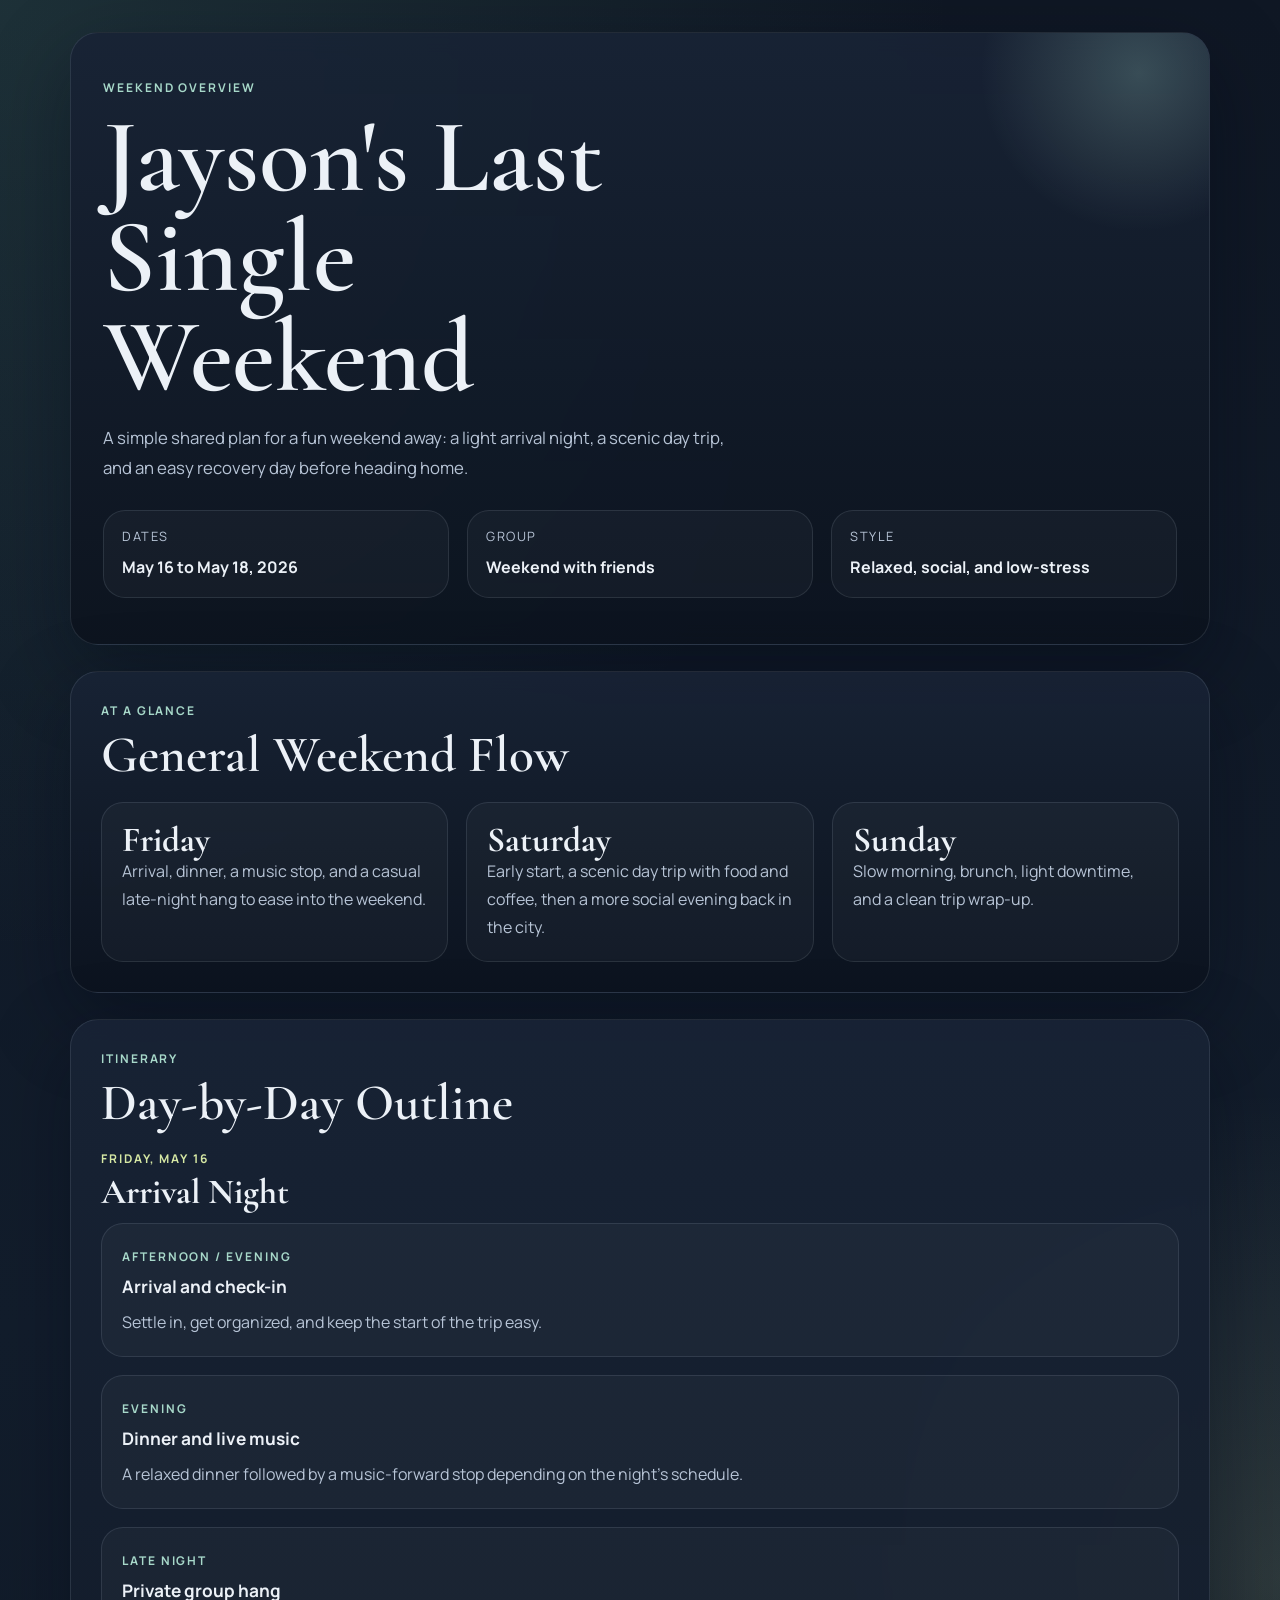
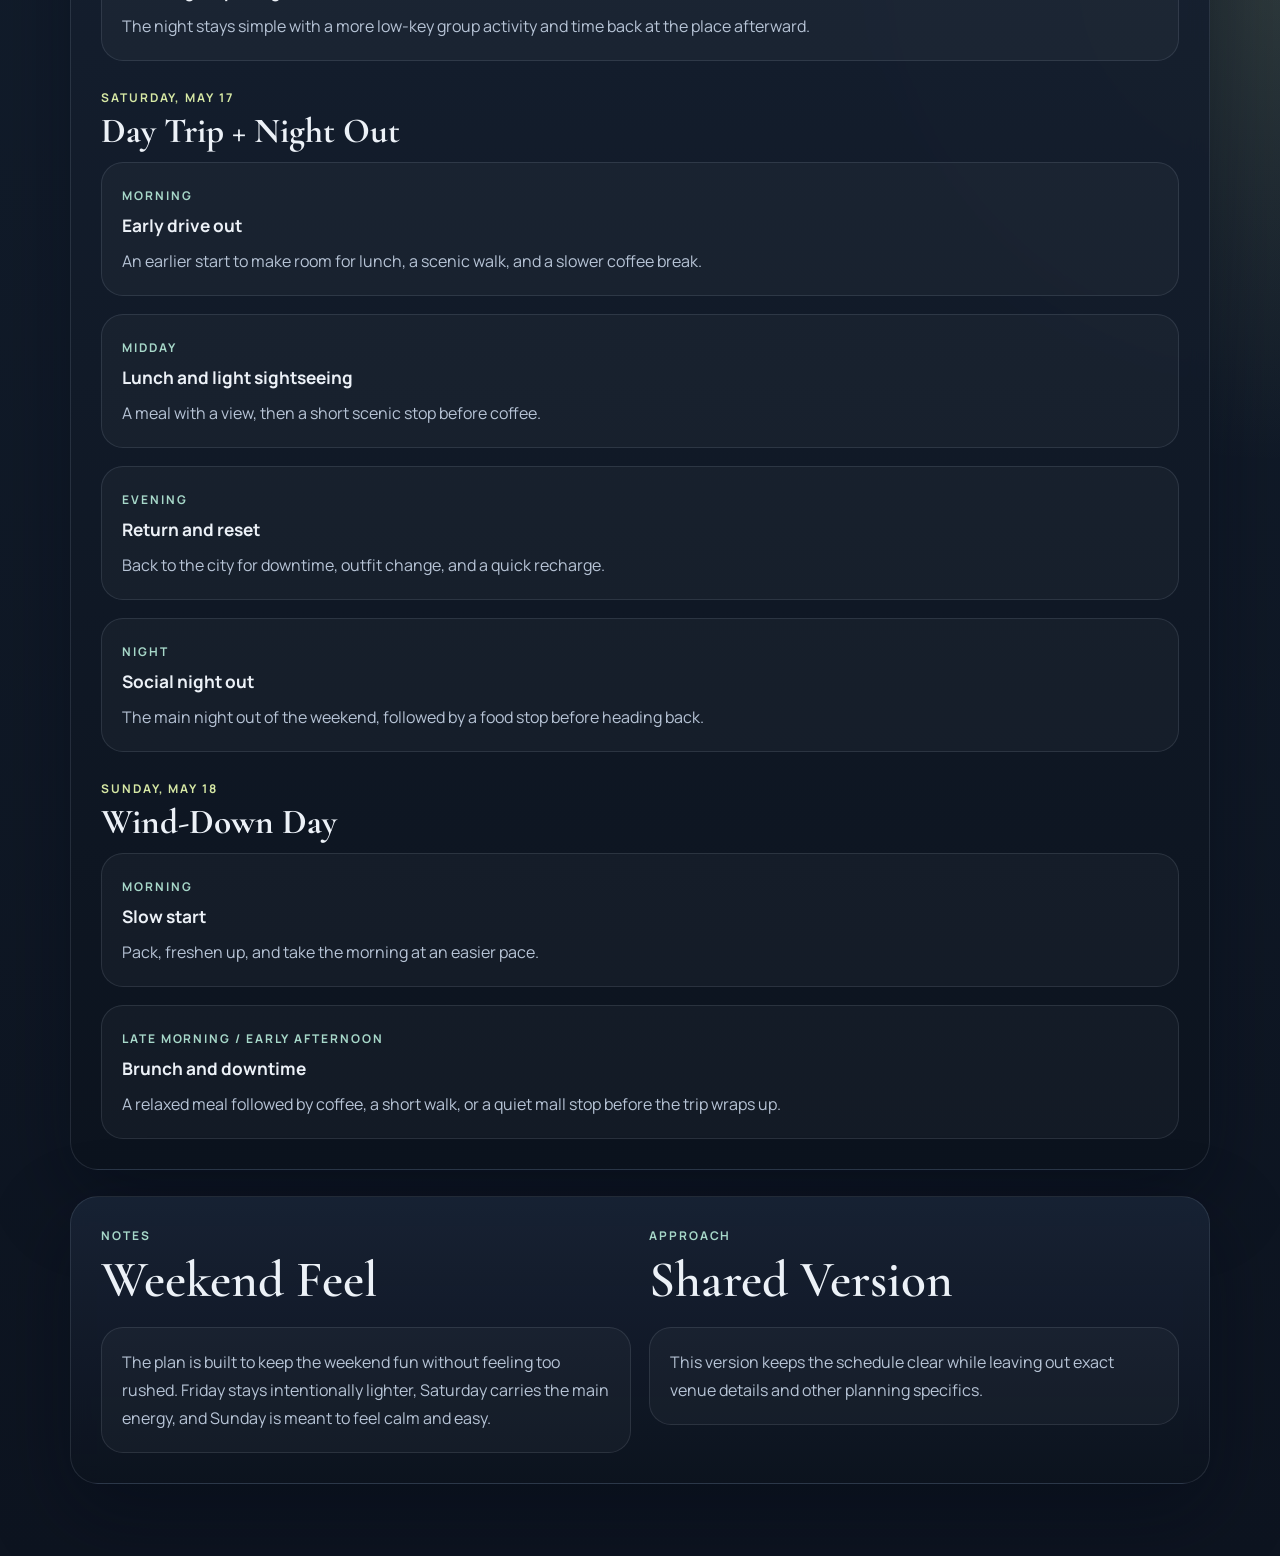
==== docs/overview.html @ 7ff51a21 "Add polished overview page for sharing" ====
<!DOCTYPE html>
<html lang="en">
  <head>
    <meta charset="UTF-8" />
    <meta name="viewport" content="width=device-width, initial-scale=1.0" />
    <title>Jayson's Last Single Weekend | Overview</title>
    <meta
      name="description"
      content="A polished weekend overview for May 16 to May 18, 2026."
    />
    <link rel="preconnect" href="https://fonts.googleapis.com" />
    <link rel="preconnect" href="https://fonts.gstatic.com" crossorigin />
    <link
      href="https://fonts.googleapis.com/css2?family=Manrope:wght@400;500;700;800&family=Cormorant+Garamond:wght@500;600;700&display=swap"
      rel="stylesheet"
    />
    <link rel="stylesheet" href="./overview.css" />
  </head>
  <body>
    <div class="site-wrap">
      <header class="masthead">
        <p class="kicker">Weekend Overview</p>
        <h1>Jayson's Last Single Weekend</h1>
        <p class="lede">
          A simple shared plan for a fun weekend away: a light arrival night, a
          scenic day trip, and an easy recovery day before heading home.
        </p>
        <div class="meta-row">
          <div class="meta-card">
            <span>Dates</span>
            <strong>May 16 to May 18, 2026</strong>
          </div>
          <div class="meta-card">
            <span>Group</span>
            <strong>Weekend with friends</strong>
          </div>
          <div class="meta-card">
            <span>Style</span>
            <strong>Relaxed, social, and low-stress</strong>
          </div>
        </div>
      </header>

      <main>
        <section class="panel intro-panel">
          <div class="panel-heading">
            <p class="kicker">At A Glance</p>
            <h2>General Weekend Flow</h2>
          </div>
          <div class="summary-grid">
            <article class="summary-card">
              <h3>Friday</h3>
              <p>
                Arrival, dinner, a music stop, and a casual late-night hang to
                ease into the weekend.
              </p>
            </article>
            <article class="summary-card">
              <h3>Saturday</h3>
              <p>
                Early start, a scenic day trip with food and coffee, then a
                more social evening back in the city.
              </p>
            </article>
            <article class="summary-card">
              <h3>Sunday</h3>
              <p>
                Slow morning, brunch, light downtime, and a clean trip wrap-up.
              </p>
            </article>
          </div>
        </section>

        <section class="panel">
          <div class="panel-heading">
            <p class="kicker">Itinerary</p>
            <h2>Day-by-Day Outline</h2>
          </div>

          <div class="day-block">
            <div class="day-top">
              <div>
                <p class="day-label">Friday, May 16</p>
                <h3>Arrival Night</h3>
              </div>
            </div>
            <div class="agenda-list">
              <article class="agenda-item">
                <span class="agenda-time">Afternoon / Evening</span>
                <h4>Arrival and check-in</h4>
                <p>
                  Settle in, get organized, and keep the start of the trip easy.
                </p>
              </article>
              <article class="agenda-item">
                <span class="agenda-time">Evening</span>
                <h4>Dinner and live music</h4>
                <p>
                  A relaxed dinner followed by a music-forward stop depending on
                  the night’s schedule.
                </p>
              </article>
              <article class="agenda-item">
                <span class="agenda-time">Late Night</span>
                <h4>Private group hang</h4>
                <p>
                  The night stays simple with a more low-key group activity and
                  time back at the place afterward.
                </p>
              </article>
            </div>
          </div>

          <div class="day-block">
            <div class="day-top">
              <div>
                <p class="day-label">Saturday, May 17</p>
                <h3>Day Trip + Night Out</h3>
              </div>
            </div>
            <div class="agenda-list">
              <article class="agenda-item">
                <span class="agenda-time">Morning</span>
                <h4>Early drive out</h4>
                <p>
                  An earlier start to make room for lunch, a scenic walk, and a
                  slower coffee break.
                </p>
              </article>
              <article class="agenda-item">
                <span class="agenda-time">Midday</span>
                <h4>Lunch and light sightseeing</h4>
                <p>
                  A meal with a view, then a short scenic stop before coffee.
                </p>
              </article>
              <article class="agenda-item">
                <span class="agenda-time">Evening</span>
                <h4>Return and reset</h4>
                <p>
                  Back to the city for downtime, outfit change, and a quick
                  recharge.
                </p>
              </article>
              <article class="agenda-item">
                <span class="agenda-time">Night</span>
                <h4>Social night out</h4>
                <p>
                  The main night out of the weekend, followed by a food stop
                  before heading back.
                </p>
              </article>
            </div>
          </div>

          <div class="day-block">
            <div class="day-top">
              <div>
                <p class="day-label">Sunday, May 18</p>
                <h3>Wind-Down Day</h3>
              </div>
            </div>
            <div class="agenda-list">
              <article class="agenda-item">
                <span class="agenda-time">Morning</span>
                <h4>Slow start</h4>
                <p>
                  Pack, freshen up, and take the morning at an easier pace.
                </p>
              </article>
              <article class="agenda-item">
                <span class="agenda-time">Late Morning / Early Afternoon</span>
                <h4>Brunch and downtime</h4>
                <p>
                  A relaxed meal followed by coffee, a short walk, or a quiet
                  mall stop before the trip wraps up.
                </p>
              </article>
            </div>
          </div>
        </section>

        <section class="panel split-panel">
          <div>
            <div class="panel-heading">
              <p class="kicker">Notes</p>
              <h2>Weekend Feel</h2>
            </div>
            <div class="note-card">
              <p>
                The plan is built to keep the weekend fun without feeling too
                rushed. Friday stays intentionally lighter, Saturday carries the
                main energy, and Sunday is meant to feel calm and easy.
              </p>
            </div>
          </div>
          <div>
            <div class="panel-heading">
              <p class="kicker">Approach</p>
              <h2>Shared Version</h2>
            </div>
            <div class="note-card">
              <p>
                This version keeps the schedule clear while leaving out exact
                venue details and other planning specifics.
              </p>
            </div>
          </div>
        </section>
      </main>
    </div>
  </body>
</html>
---- docs/overview.css ----
:root {
  --bg: #0f1724;
  --bg-soft: #182335;
  --panel: rgba(14, 25, 40, 0.84);
  --panel-strong: rgba(21, 33, 50, 0.96);
  --line: rgba(196, 212, 230, 0.12);
  --text: #ecf1f7;
  --muted: #b7c4d6;
  --accent: #a7d8c9;
  --accent-strong: #d6e8a4;
  --shadow: 0 28px 80px rgba(2, 8, 20, 0.38);
}

* {
  box-sizing: border-box;
}

body {
  margin: 0;
  min-height: 100vh;
  color: var(--text);
  font-family: "Manrope", sans-serif;
  background:
    radial-gradient(circle at top left, rgba(94, 165, 145, 0.18), transparent 28%),
    radial-gradient(circle at right center, rgba(214, 232, 164, 0.14), transparent 24%),
    linear-gradient(180deg, #0f1724 0%, #121d2c 42%, #0d1420 100%);
}

.site-wrap {
  max-width: 1180px;
  margin: 0 auto;
  padding: 32px 20px 72px;
}

.masthead,
.panel {
  border-radius: 28px;
  border: 1px solid var(--line);
  background: linear-gradient(180deg, rgba(24, 35, 53, 0.92), rgba(12, 19, 30, 0.9));
  box-shadow: var(--shadow);
  backdrop-filter: blur(10px);
}

.masthead {
  padding: 46px 32px;
  overflow: hidden;
  position: relative;
}

.masthead::after {
  content: "";
  position: absolute;
  width: 320px;
  height: 320px;
  right: -90px;
  top: -120px;
  border-radius: 50%;
  background: radial-gradient(circle, rgba(167, 216, 201, 0.24), transparent 70%);
}

.kicker,
.day-label,
.agenda-time {
  text-transform: uppercase;
  letter-spacing: 0.16em;
  font-weight: 700;
  font-size: 0.75rem;
}

.kicker {
  color: var(--accent);
  margin: 0 0 12px;
}

h1,
h2,
h3,
h4,
p {
  margin-top: 0;
}

h1,
h2,
h3 {
  font-family: "Cormorant Garamond", serif;
  line-height: 0.96;
}

h1 {
  font-size: clamp(3.2rem, 9vw, 6.5rem);
  font-weight: 600;
  margin-bottom: 16px;
  max-width: 11ch;
}

h2 {
  font-size: clamp(2rem, 4vw, 3.2rem);
  font-weight: 600;
  margin-bottom: 0;
}

h3 {
  font-size: clamp(1.6rem, 3vw, 2.2rem);
  margin-bottom: 0;
}

h4 {
  font-size: 1.08rem;
  margin-bottom: 10px;
}

.lede,
.summary-card p,
.agenda-item p,
.note-card p,
.meta-card strong {
  line-height: 1.75;
}

.lede {
  max-width: 650px;
  color: var(--muted);
  font-size: 1.05rem;
}

.meta-row,
.summary-grid,
.agenda-list,
.split-panel {
  display: grid;
  gap: 18px;
}

.meta-row {
  margin-top: 28px;
  grid-template-columns: repeat(auto-fit, minmax(180px, 1fr));
}

.meta-card,
.summary-card,
.agenda-item,
.note-card {
  border-radius: 22px;
  border: 1px solid var(--line);
  background: rgba(255, 255, 255, 0.03);
}

.meta-card {
  padding: 16px 18px;
}

.meta-card span {
  display: block;
  margin-bottom: 8px;
  color: var(--muted);
  font-size: 0.8rem;
  text-transform: uppercase;
  letter-spacing: 0.12em;
}

.panel {
  margin-top: 26px;
  padding: 30px;
}

.panel-heading {
  margin-bottom: 22px;
}

.summary-grid {
  grid-template-columns: repeat(auto-fit, minmax(220px, 1fr));
}

.summary-card,
.agenda-item,
.note-card {
  padding: 20px;
}

.summary-card p,
.agenda-item p,
.note-card p {
  margin-bottom: 0;
  color: var(--muted);
}

.day-block + .day-block {
  margin-top: 28px;
}

.day-top {
  margin-bottom: 14px;
}

.day-label {
  color: var(--accent-strong);
  margin: 0 0 8px;
}

.agenda-list {
  grid-template-columns: 1fr;
}

.agenda-time {
  display: inline-block;
  margin-bottom: 10px;
  color: var(--accent);
}

.split-panel {
  grid-template-columns: 1fr 1fr;
}

@media (max-width: 860px) {
  .split-panel {
    grid-template-columns: 1fr;
  }
}

@media (max-width: 640px) {
  .site-wrap {
    padding: 18px 14px 40px;
  }

  .masthead,
  .panel {
    border-radius: 22px;
    padding: 22px 18px;
  }
}
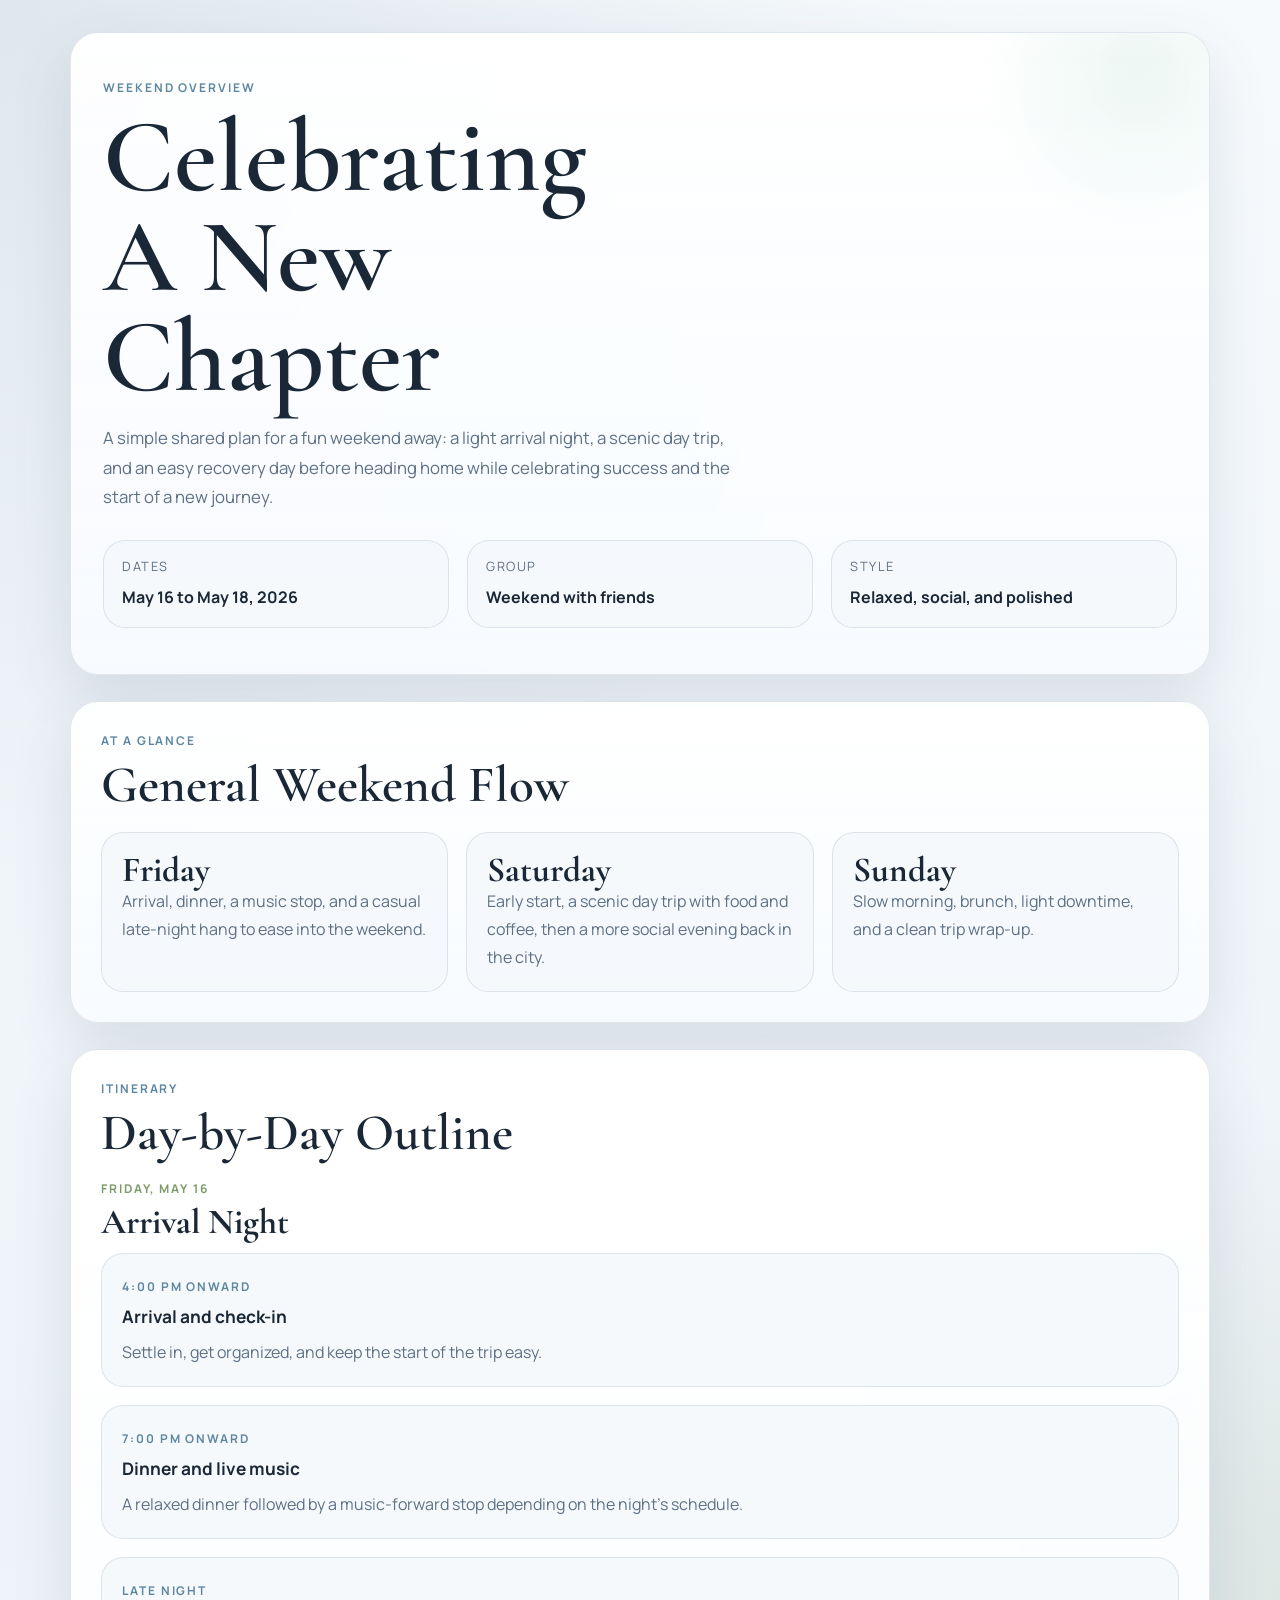
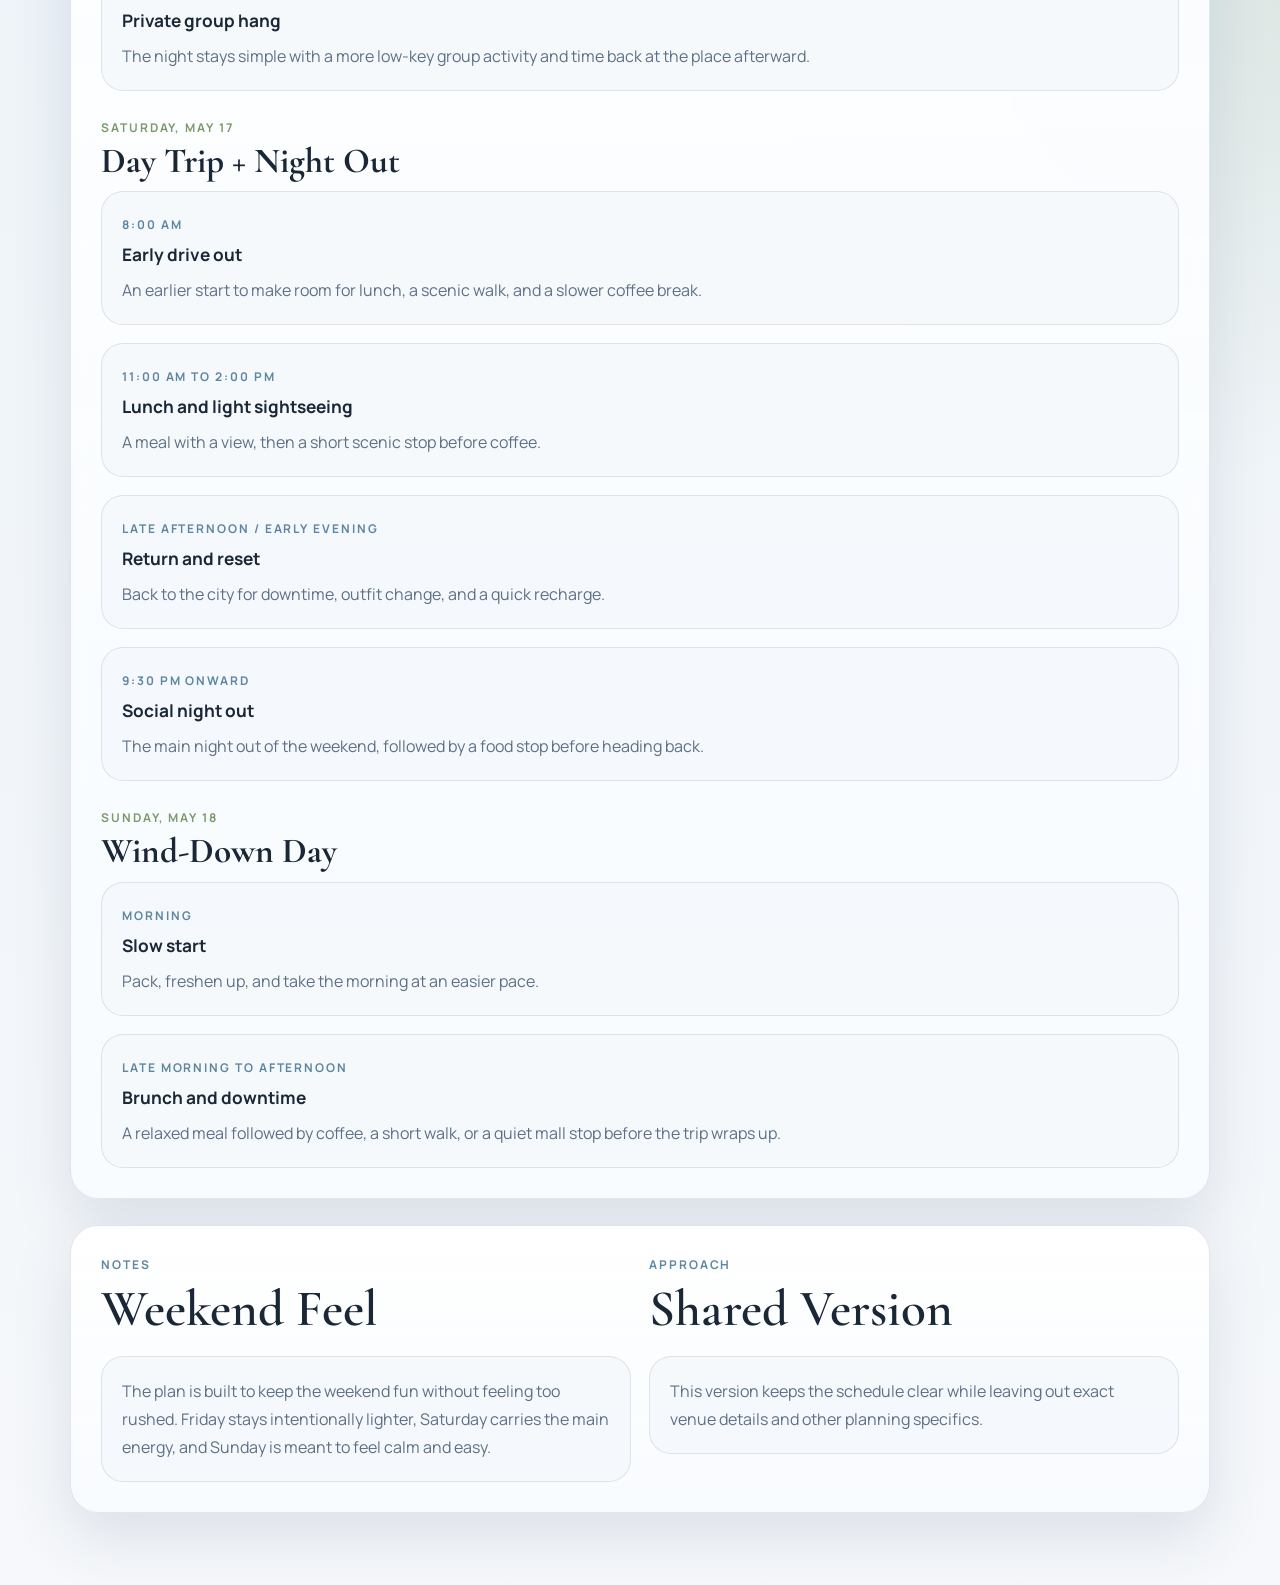
==== commit bbbefd04: "Refine shared overview page" ====
--- a/docs/overview.html
+++ b/docs/overview.html
@@ -3,7 +3,7 @@
   <head>
     <meta charset="UTF-8" />
     <meta name="viewport" content="width=device-width, initial-scale=1.0" />
-    <title>Jayson's Last Single Weekend | Overview</title>
+    <title>Celebrating A New Chapter | Weekend Overview</title>
     <meta
       name="description"
       content="A polished weekend overview for May 16 to May 18, 2026."
@@ -20,10 +20,11 @@
     <div class="site-wrap">
       <header class="masthead">
         <p class="kicker">Weekend Overview</p>
-        <h1>Jayson's Last Single Weekend</h1>
+        <h1>Celebrating A New Chapter</h1>
         <p class="lede">
           A simple shared plan for a fun weekend away: a light arrival night, a
-          scenic day trip, and an easy recovery day before heading home.
+          scenic day trip, and an easy recovery day before heading home while
+          celebrating success and the start of a new journey.
         </p>
         <div class="meta-row">
           <div class="meta-card">
@@ -36,7 +37,7 @@
           </div>
           <div class="meta-card">
             <span>Style</span>
-            <strong>Relaxed, social, and low-stress</strong>
+            <strong>Relaxed, social, and polished</strong>
           </div>
         </div>
       </header>
@@ -86,14 +87,14 @@
             </div>
             <div class="agenda-list">
               <article class="agenda-item">
-                <span class="agenda-time">Afternoon / Evening</span>
+                <span class="agenda-time">4:00 PM onward</span>
                 <h4>Arrival and check-in</h4>
                 <p>
                   Settle in, get organized, and keep the start of the trip easy.
                 </p>
               </article>
               <article class="agenda-item">
-                <span class="agenda-time">Evening</span>
+                <span class="agenda-time">7:00 PM onward</span>
                 <h4>Dinner and live music</h4>
                 <p>
                   A relaxed dinner followed by a music-forward stop depending on
@@ -101,7 +102,7 @@
                 </p>
               </article>
               <article class="agenda-item">
-                <span class="agenda-time">Late Night</span>
+                <span class="agenda-time">Late night</span>
                 <h4>Private group hang</h4>
                 <p>
                   The night stays simple with a more low-key group activity and
@@ -120,7 +121,7 @@
             </div>
             <div class="agenda-list">
               <article class="agenda-item">
-                <span class="agenda-time">Morning</span>
+                <span class="agenda-time">8:00 AM</span>
                 <h4>Early drive out</h4>
                 <p>
                   An earlier start to make room for lunch, a scenic walk, and a
@@ -128,14 +129,14 @@
                 </p>
               </article>
               <article class="agenda-item">
-                <span class="agenda-time">Midday</span>
+                <span class="agenda-time">11:00 AM to 2:00 PM</span>
                 <h4>Lunch and light sightseeing</h4>
                 <p>
                   A meal with a view, then a short scenic stop before coffee.
                 </p>
               </article>
               <article class="agenda-item">
-                <span class="agenda-time">Evening</span>
+                <span class="agenda-time">Late afternoon / early evening</span>
                 <h4>Return and reset</h4>
                 <p>
                   Back to the city for downtime, outfit change, and a quick
@@ -143,7 +144,7 @@
                 </p>
               </article>
               <article class="agenda-item">
-                <span class="agenda-time">Night</span>
+                <span class="agenda-time">9:30 PM onward</span>
                 <h4>Social night out</h4>
                 <p>
                   The main night out of the weekend, followed by a food stop
@@ -169,7 +170,7 @@
                 </p>
               </article>
               <article class="agenda-item">
-                <span class="agenda-time">Late Morning / Early Afternoon</span>
+                <span class="agenda-time">Late morning to afternoon</span>
                 <h4>Brunch and downtime</h4>
                 <p>
                   A relaxed meal followed by coffee, a short walk, or a quiet
--- a/docs/overview.css
+++ b/docs/overview.css
@@ -1,14 +1,14 @@
 :root {
-  --bg: #0f1724;
-  --bg-soft: #182335;
-  --panel: rgba(14, 25, 40, 0.84);
-  --panel-strong: rgba(21, 33, 50, 0.96);
-  --line: rgba(196, 212, 230, 0.12);
-  --text: #ecf1f7;
-  --muted: #b7c4d6;
-  --accent: #a7d8c9;
-  --accent-strong: #d6e8a4;
-  --shadow: 0 28px 80px rgba(2, 8, 20, 0.38);
+  --bg: #f4f7fb;
+  --bg-soft: #eaf0f7;
+  --panel: rgba(255, 255, 255, 0.88);
+  --panel-strong: rgba(255, 255, 255, 0.96);
+  --line: rgba(41, 64, 92, 0.12);
+  --text: #1a2736;
+  --muted: #5e7086;
+  --accent: #5d87a1;
+  --accent-strong: #7c9a68;
+  --shadow: 0 24px 60px rgba(63, 88, 117, 0.14);
 }
 
 * {
@@ -21,9 +21,9 @@
   color: var(--text);
   font-family: "Manrope", sans-serif;
   background:
-    radial-gradient(circle at top left, rgba(94, 165, 145, 0.18), transparent 28%),
-    radial-gradient(circle at right center, rgba(214, 232, 164, 0.14), transparent 24%),
-    linear-gradient(180deg, #0f1724 0%, #121d2c 42%, #0d1420 100%);
+    radial-gradient(circle at top left, rgba(93, 135, 161, 0.16), transparent 28%),
+    radial-gradient(circle at right center, rgba(124, 154, 104, 0.14), transparent 24%),
+    linear-gradient(180deg, #f7fafc 0%, #edf3f8 46%, #f6f8fb 100%);
 }
 
 .site-wrap {
@@ -36,7 +36,7 @@
 .panel {
   border-radius: 28px;
   border: 1px solid var(--line);
-  background: linear-gradient(180deg, rgba(24, 35, 53, 0.92), rgba(12, 19, 30, 0.9));
+  background: linear-gradient(180deg, rgba(255, 255, 255, 0.96), rgba(248, 251, 255, 0.92));
   box-shadow: var(--shadow);
   backdrop-filter: blur(10px);
 }
@@ -56,6 +56,7 @@
   top: -120px;
   border-radius: 50%;
   background: radial-gradient(circle, rgba(167, 216, 201, 0.24), transparent 70%);
+  opacity: 0.85;
 }
 
 .kicker,
@@ -143,7 +144,7 @@
 .note-card {
   border-radius: 22px;
   border: 1px solid var(--line);
-  background: rgba(255, 255, 255, 0.03);
+  background: rgba(245, 249, 252, 0.9);
 }
 
 .meta-card {
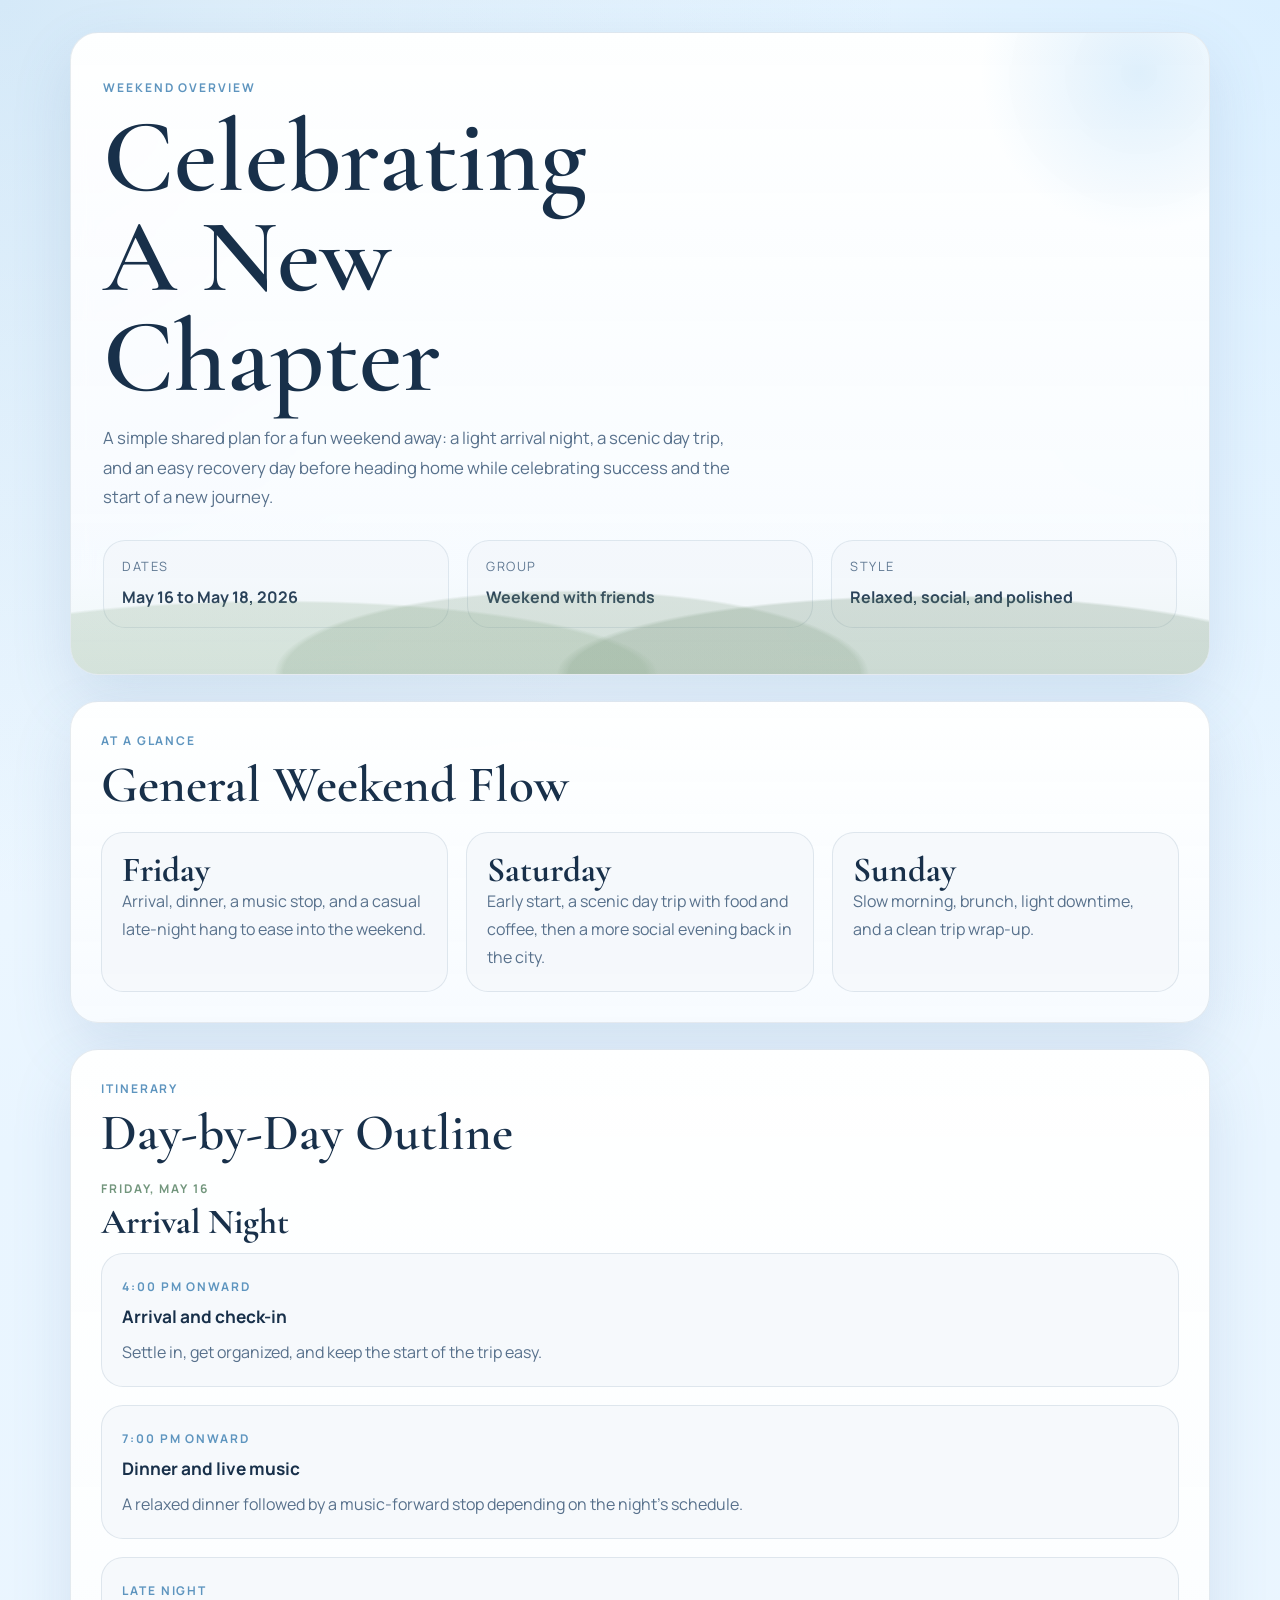
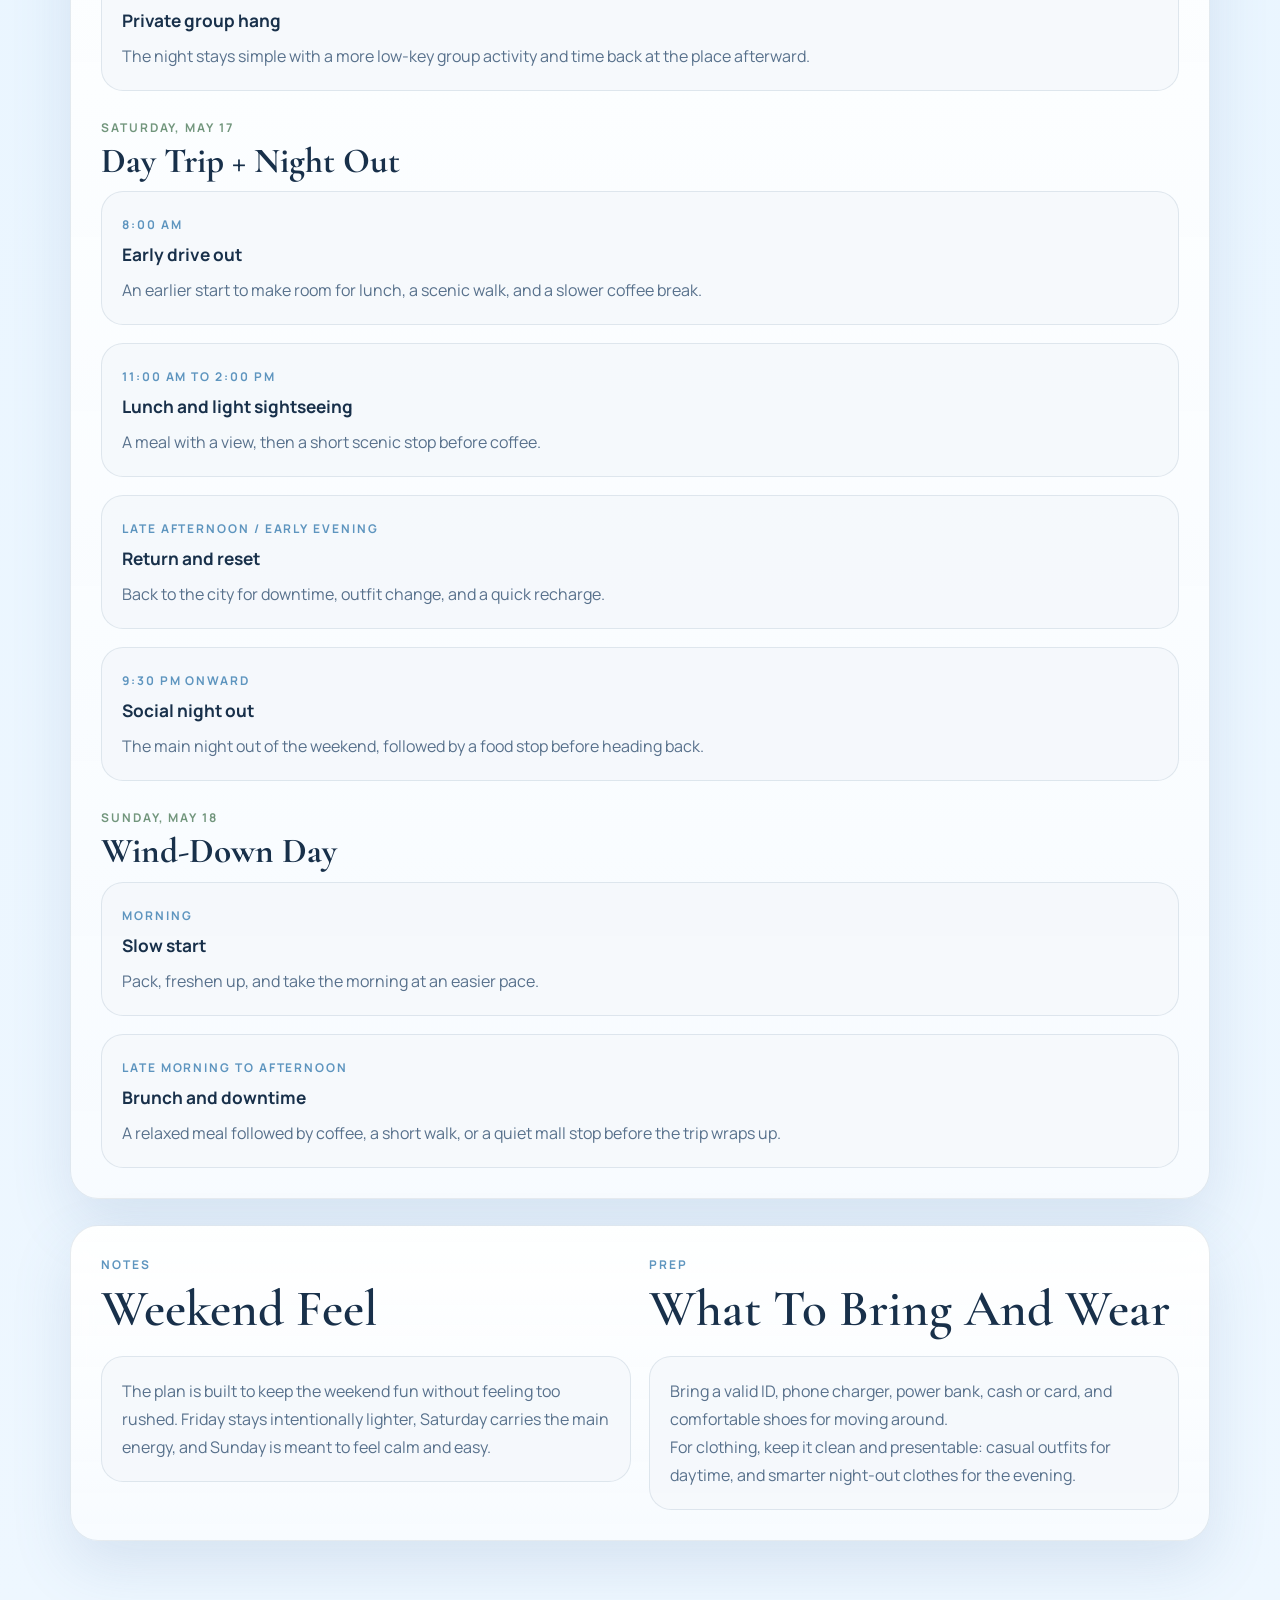
==== commit 9532fbce: "Replace shared version section with bring and wear notes" ====
--- a/docs/overview.html
+++ b/docs/overview.html
@@ -197,13 +197,17 @@
           </div>
           <div>
             <div class="panel-heading">
-              <p class="kicker">Approach</p>
-              <h2>Shared Version</h2>
+              <p class="kicker">Prep</p>
+              <h2>What To Bring And Wear</h2>
             </div>
             <div class="note-card">
               <p>
-                This version keeps the schedule clear while leaving out exact
-                venue details and other planning specifics.
+                Bring a valid ID, phone charger, power bank, cash or card, and
+                comfortable shoes for moving around.
+              </p>
+              <p>
+                For clothing, keep it clean and presentable: casual outfits for
+                daytime, and smarter night-out clothes for the evening.
               </p>
             </div>
           </div>
--- a/docs/overview.css
+++ b/docs/overview.css
@@ -1,14 +1,14 @@
 :root {
-  --bg: #f4f7fb;
-  --bg-soft: #eaf0f7;
+  --bg: #eef7ff;
+  --bg-soft: #dfeefd;
   --panel: rgba(255, 255, 255, 0.88);
   --panel-strong: rgba(255, 255, 255, 0.96);
-  --line: rgba(41, 64, 92, 0.12);
-  --text: #1a2736;
-  --muted: #5e7086;
-  --accent: #5d87a1;
-  --accent-strong: #7c9a68;
-  --shadow: 0 24px 60px rgba(63, 88, 117, 0.14);
+  --line: rgba(53, 88, 122, 0.12);
+  --text: #18304a;
+  --muted: #58718c;
+  --accent: #5e95bf;
+  --accent-strong: #72967d;
+  --shadow: 0 24px 60px rgba(86, 126, 166, 0.16);
 }
 
 * {
@@ -21,9 +21,9 @@
   color: var(--text);
   font-family: "Manrope", sans-serif;
   background:
-    radial-gradient(circle at top left, rgba(93, 135, 161, 0.16), transparent 28%),
-    radial-gradient(circle at right center, rgba(124, 154, 104, 0.14), transparent 24%),
-    linear-gradient(180deg, #f7fafc 0%, #edf3f8 46%, #f6f8fb 100%);
+    radial-gradient(circle at top left, rgba(117, 179, 226, 0.24), transparent 26%),
+    radial-gradient(circle at top right, rgba(176, 220, 255, 0.36), transparent 30%),
+    linear-gradient(180deg, #f3faff 0%, #e9f5ff 36%, #eef7ff 100%);
 }
 
 .site-wrap {
@@ -45,6 +45,19 @@
   padding: 46px 32px;
   overflow: hidden;
   position: relative;
+}
+
+.masthead::before {
+  content: "";
+  position: absolute;
+  inset: auto 0 0 0;
+  height: 180px;
+  background:
+    radial-gradient(ellipse at 18% 100%, rgba(126, 161, 126, 0.22) 0 28%, transparent 29%),
+    radial-gradient(ellipse at 44% 100%, rgba(118, 149, 118, 0.22) 0 32%, transparent 33%),
+    radial-gradient(ellipse at 76% 100%, rgba(99, 132, 103, 0.24) 0 30%, transparent 31%),
+    linear-gradient(180deg, transparent 0%, rgba(220, 239, 255, 0.08) 46%, rgba(181, 212, 190, 0.16) 100%);
+  pointer-events: none;
 }
 
 .masthead::after {
@@ -55,7 +68,7 @@
   right: -90px;
   top: -120px;
   border-radius: 50%;
-  background: radial-gradient(circle, rgba(167, 216, 201, 0.24), transparent 70%);
+  background: radial-gradient(circle, rgba(133, 195, 243, 0.3), transparent 70%);
   opacity: 0.85;
 }
 
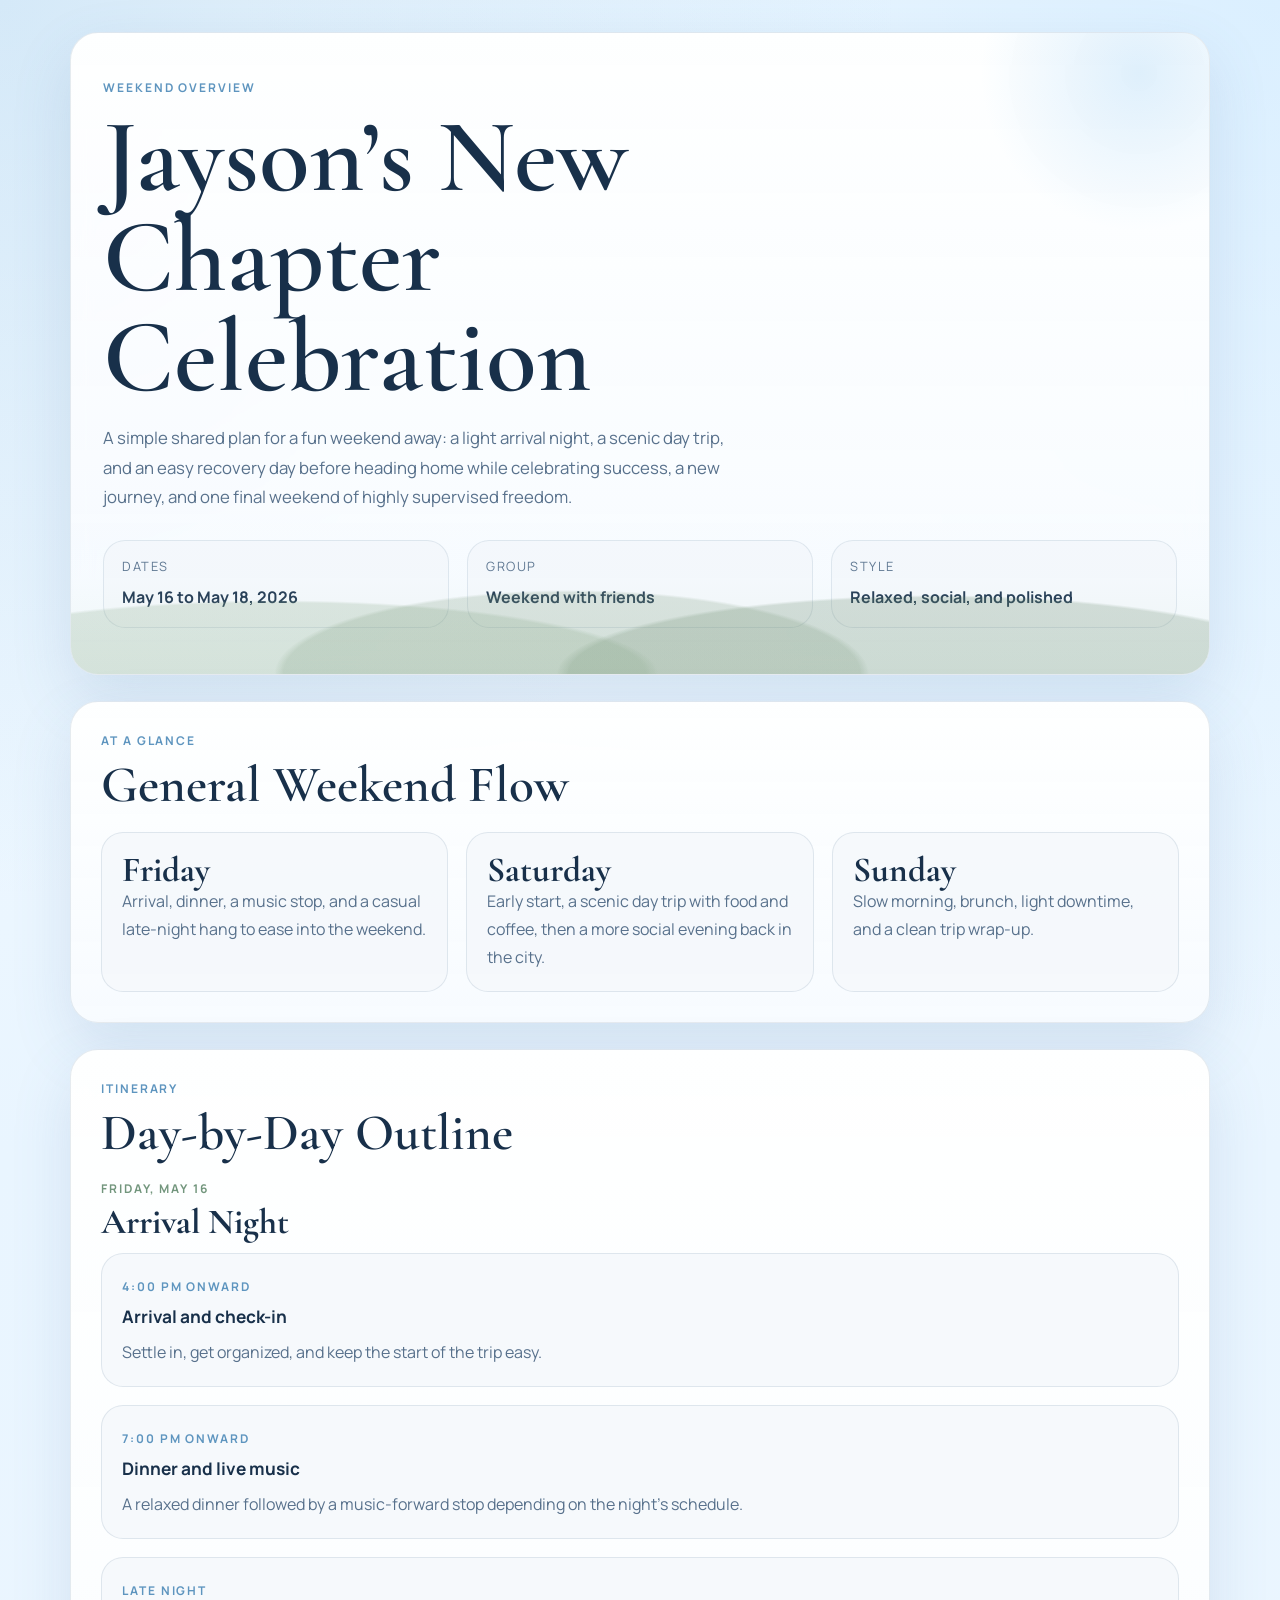
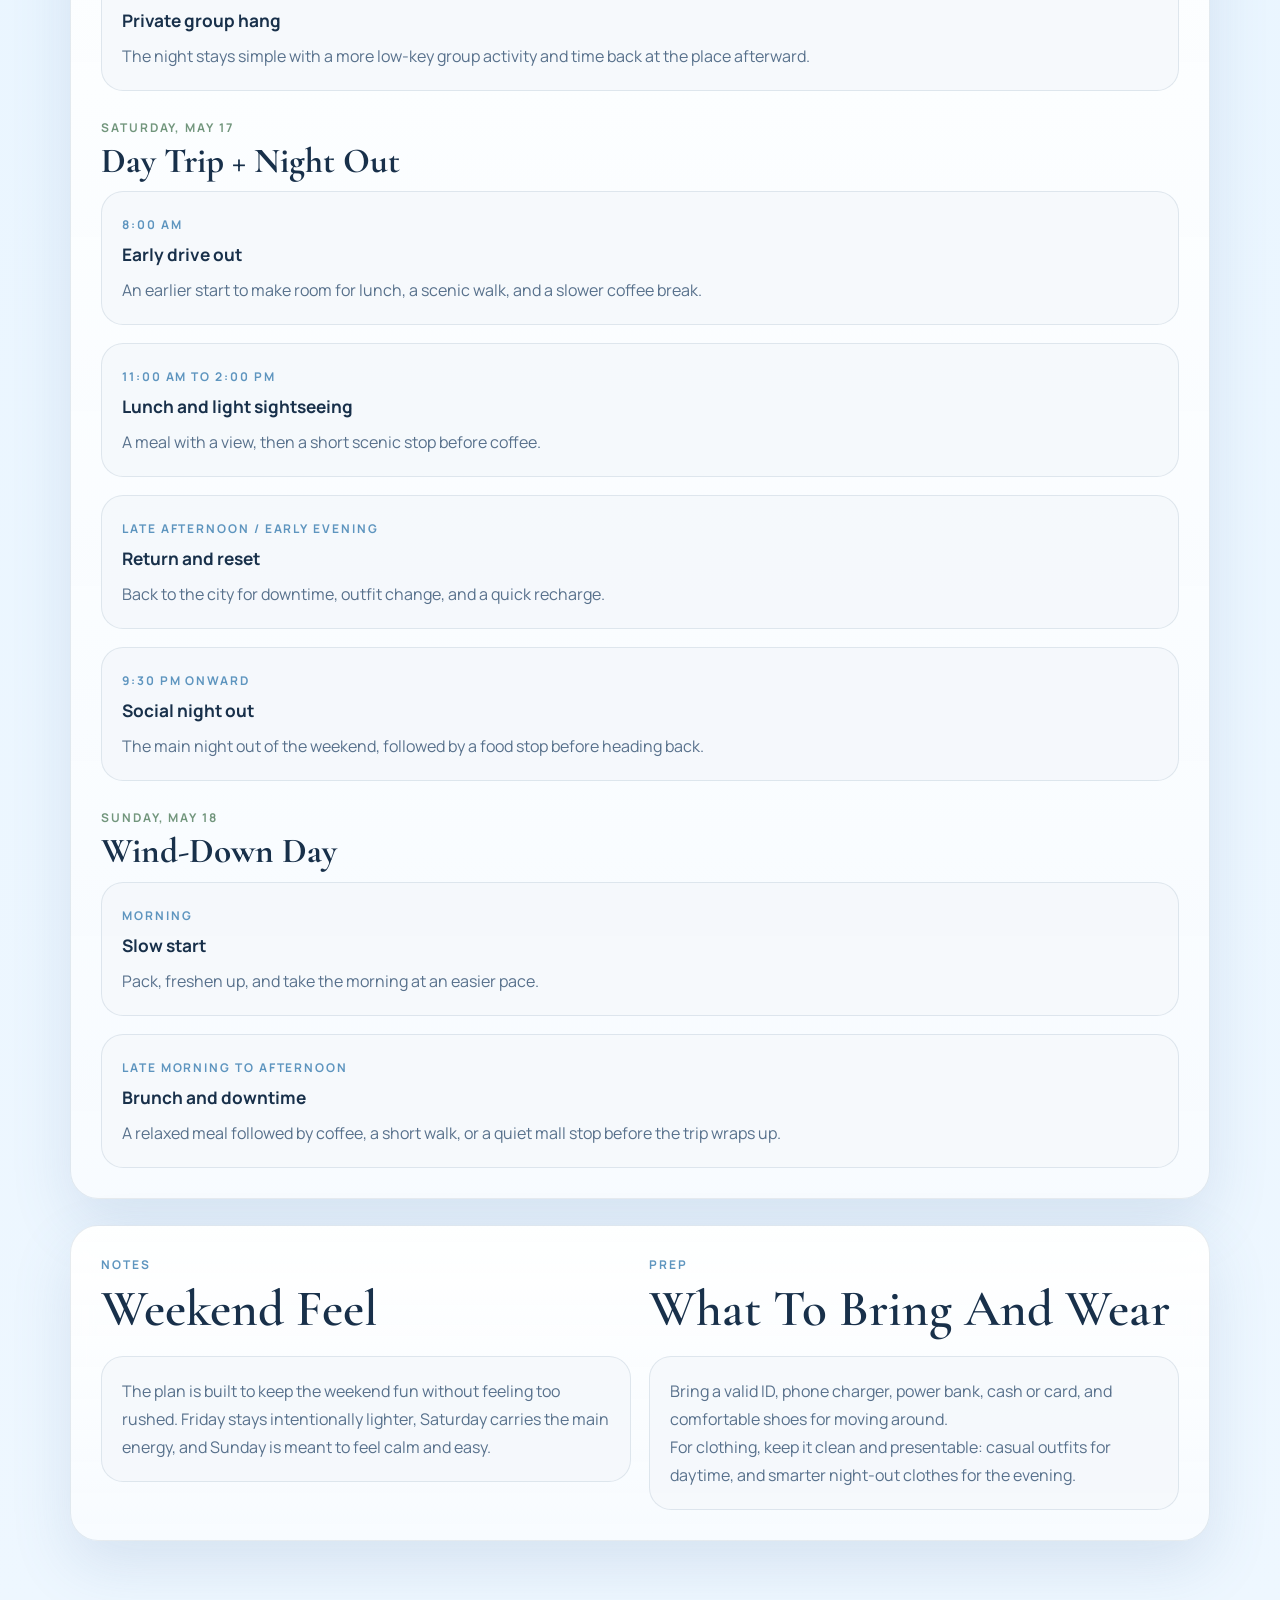
==== commit 24178745: "Update overview title and humor" ====
--- a/docs/overview.html
+++ b/docs/overview.html
@@ -3,7 +3,7 @@
   <head>
     <meta charset="UTF-8" />
     <meta name="viewport" content="width=device-width, initial-scale=1.0" />
-    <title>Celebrating A New Chapter | Weekend Overview</title>
+    <title>Jayson’s New Chapter Celebration</title>
     <meta
       name="description"
       content="A polished weekend overview for May 16 to May 18, 2026."
@@ -20,11 +20,12 @@
     <div class="site-wrap">
       <header class="masthead">
         <p class="kicker">Weekend Overview</p>
-        <h1>Celebrating A New Chapter</h1>
+        <h1>Jayson’s New Chapter Celebration</h1>
         <p class="lede">
           A simple shared plan for a fun weekend away: a light arrival night, a
           scenic day trip, and an easy recovery day before heading home while
-          celebrating success and the start of a new journey.
+          celebrating success, a new journey, and one final weekend of highly
+          supervised freedom.
         </p>
         <div class="meta-row">
           <div class="meta-card">
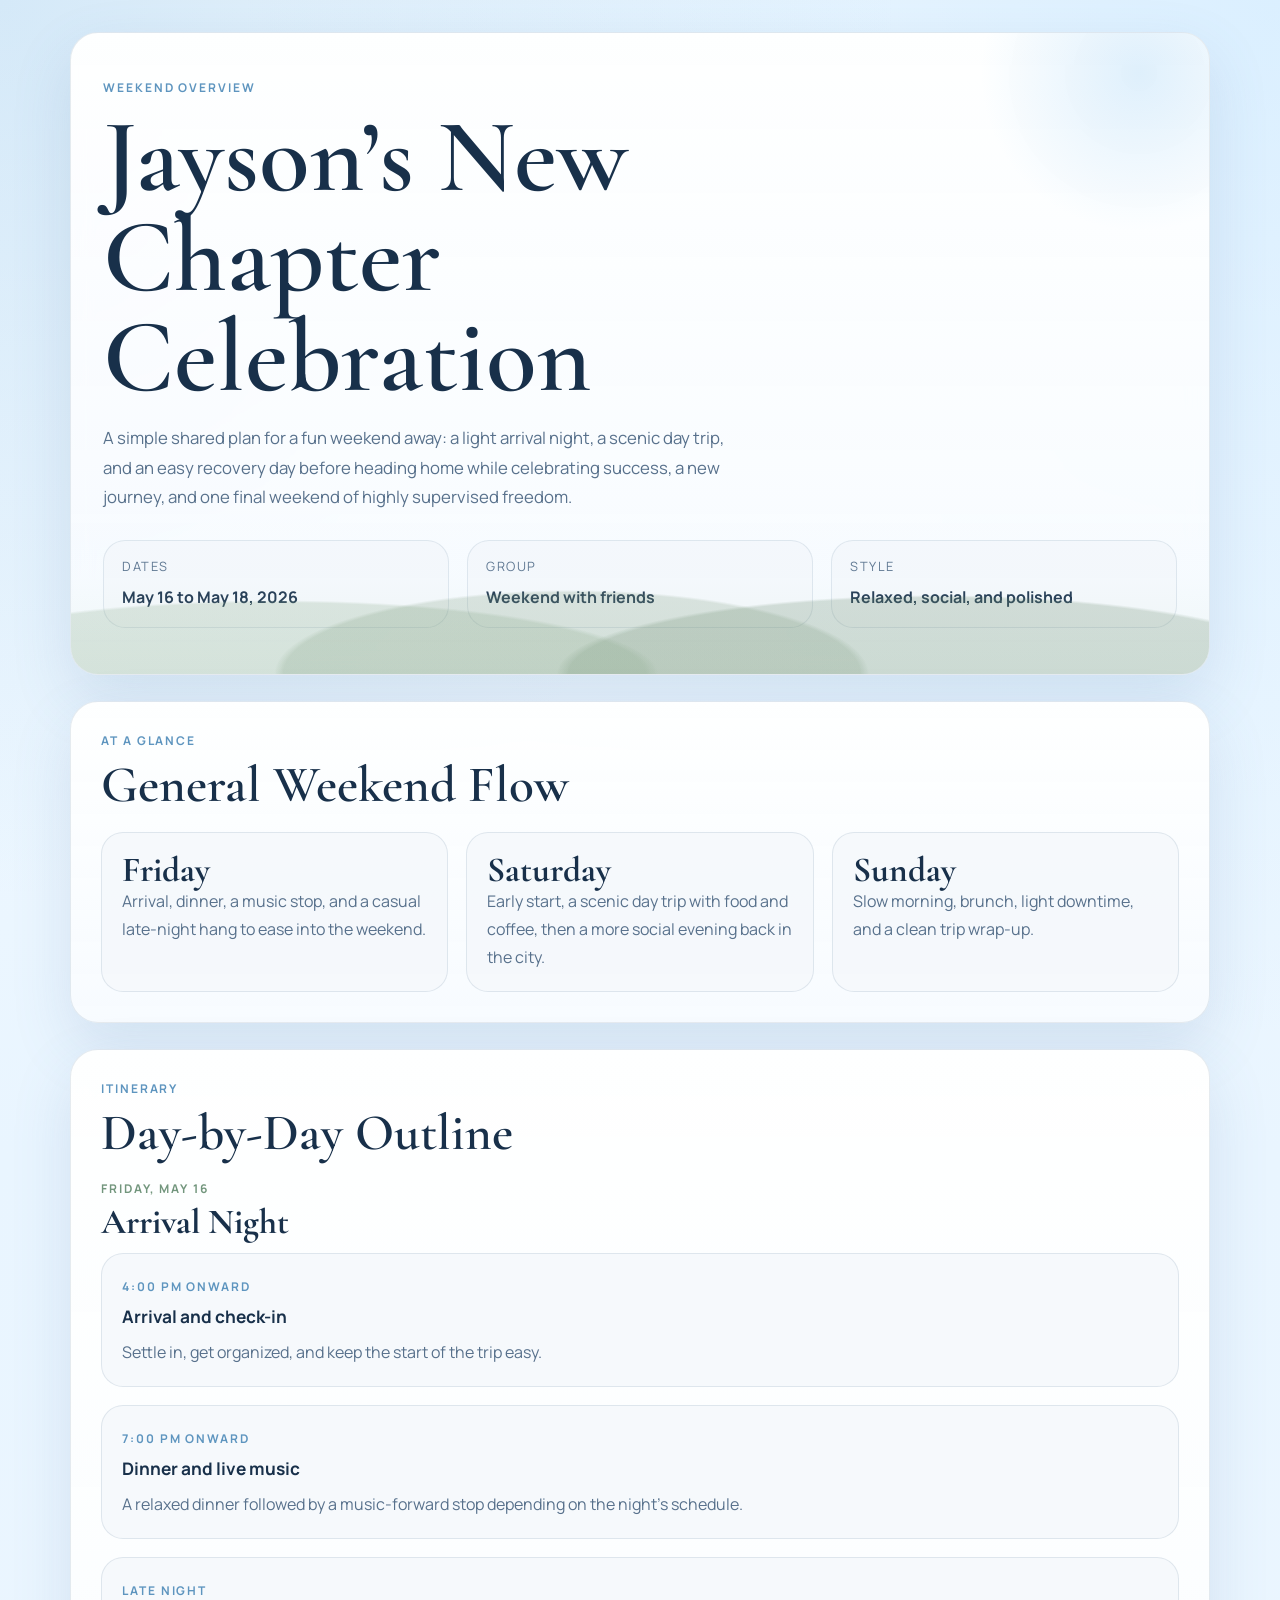
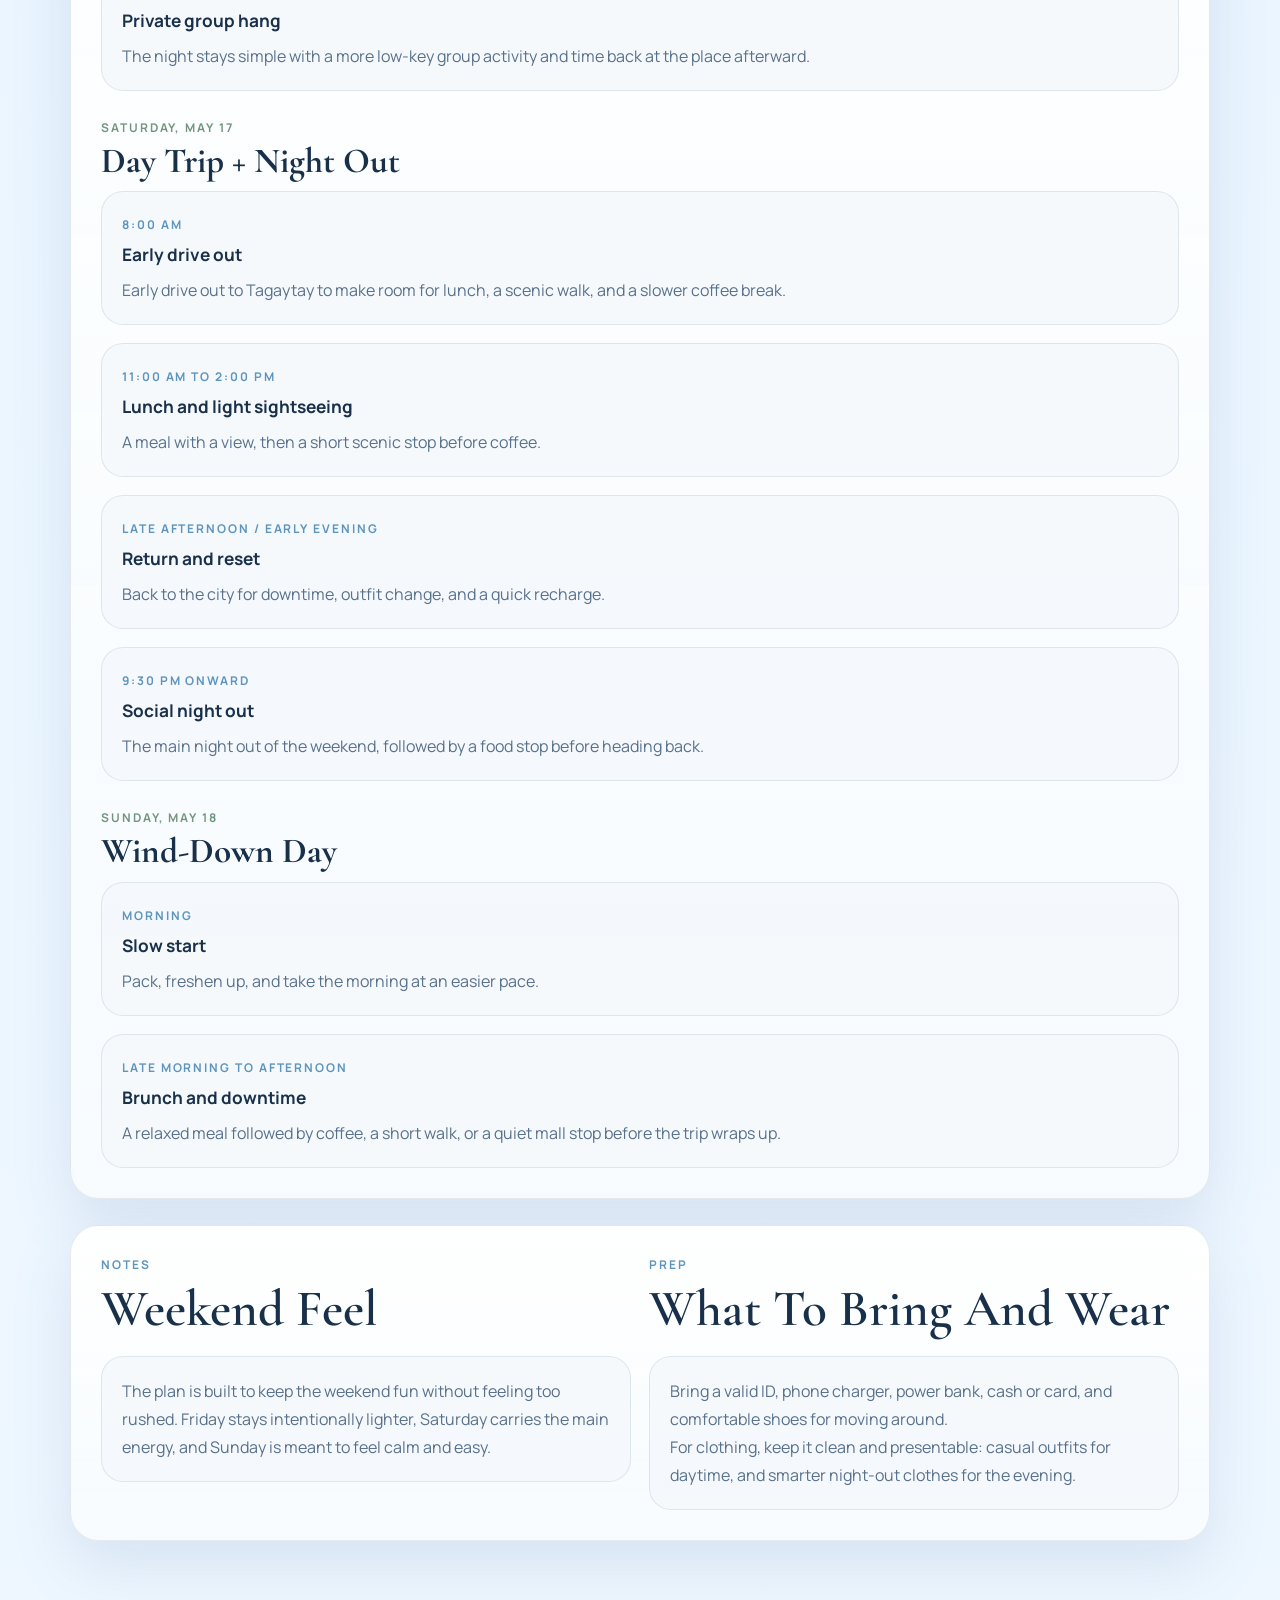
==== commit 0e57915a: "Add Tagaytay wording to shared overview" ====
--- a/docs/overview.html
+++ b/docs/overview.html
@@ -125,8 +125,8 @@
                 <span class="agenda-time">8:00 AM</span>
                 <h4>Early drive out</h4>
                 <p>
-                  An earlier start to make room for lunch, a scenic walk, and a
-                  slower coffee break.
+                  Early drive out to Tagaytay to make room for lunch, a scenic
+                  walk, and a slower coffee break.
                 </p>
               </article>
               <article class="agenda-item">
